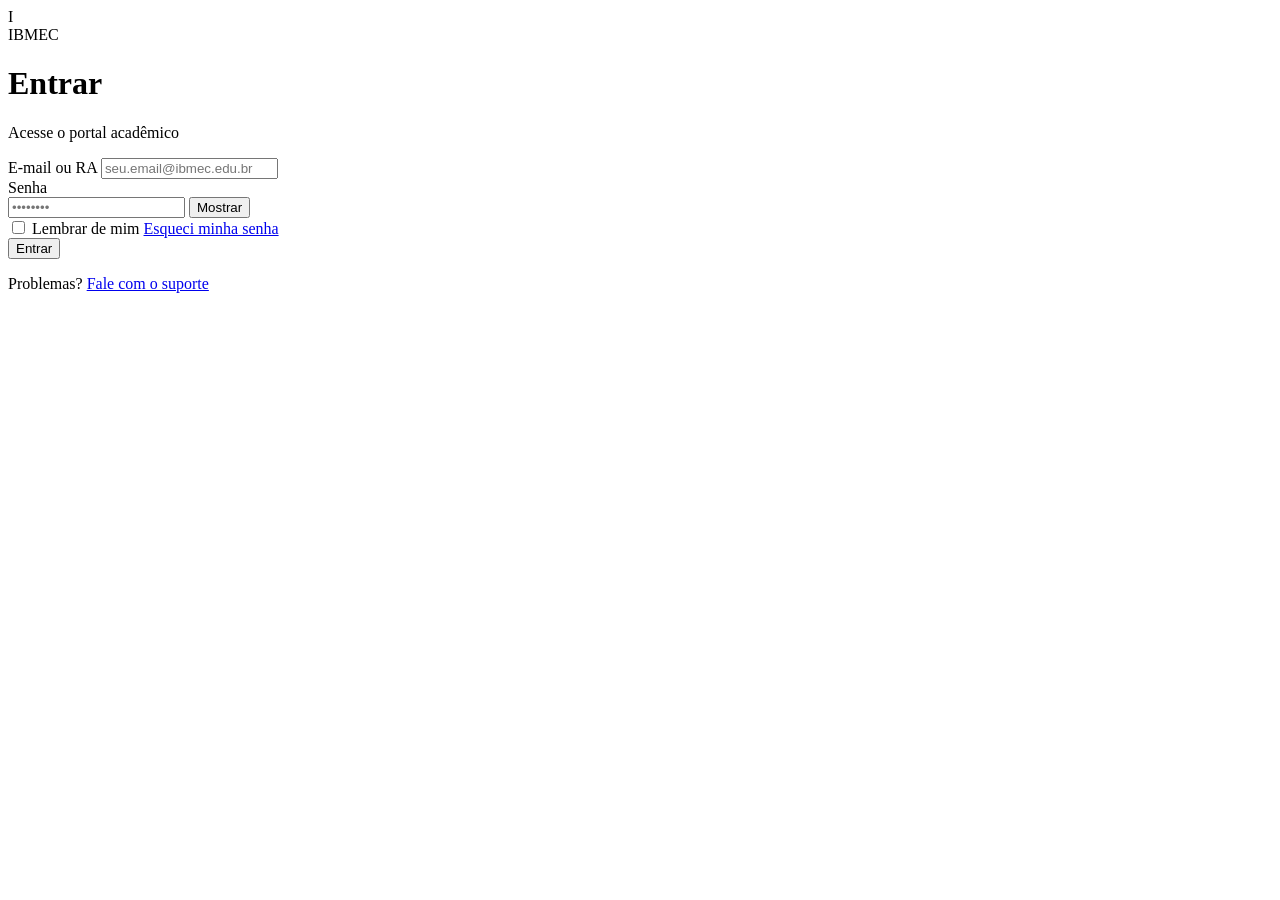
==== prototipo alta fidelidade/index(login).html @ b145f229 "criei html login" ====
<!DOCTYPE html>
<html lang="pt-BR">
<head>
  <meta charset="UTF-8" />
  <meta name="viewport" content="width=device-width, initial-scale=1.0" />
  <title>IBMEC — Login</title>
  <link rel="stylesheet" href="link(login).css" />
</head>
<body>

  <div class="container">
    <div class="card">

      <div class="logo">
        <div class="logo-box">I</div>
        <span>IBMEC</span>
      </div>

      <h1>Entrar</h1>
      <p class="subtitle">Acesse o portal acadêmico</p>

      <form id="loginForm" novalidate>

        <div class="field">
          <label for="email">E-mail ou RA</label>
          <input type="text" id="email" placeholder="seu.email@ibmec.edu.br" />
          <span class="error" id="emailError"></span>
        </div>

        <div class="field">
          <label for="password">Senha</label>
          <div class="pass-wrapper">
            <input type="password" id="password" placeholder="••••••••" />
            <button type="button" id="togglePw">Mostrar</button>
          </div>
          <span class="error" id="passwordError"></span>
        </div>

        <div class="options">
          <label class="remember">
            <input type="checkbox" id="remember" />
            Lembrar de mim
          </label>
          <a href="#">Esqueci minha senha</a>
        </div>

        <button type="submit" id="btnLogin">Entrar</button>

        <p id="feedback" class="feedback hidden"></p>

      </form>

      <p class="footer-text">Problemas? <a href="#">Fale com o suporte</a></p>

    </div>
  </div>

  <script src="script(login).js"></script>
</body>
</html>
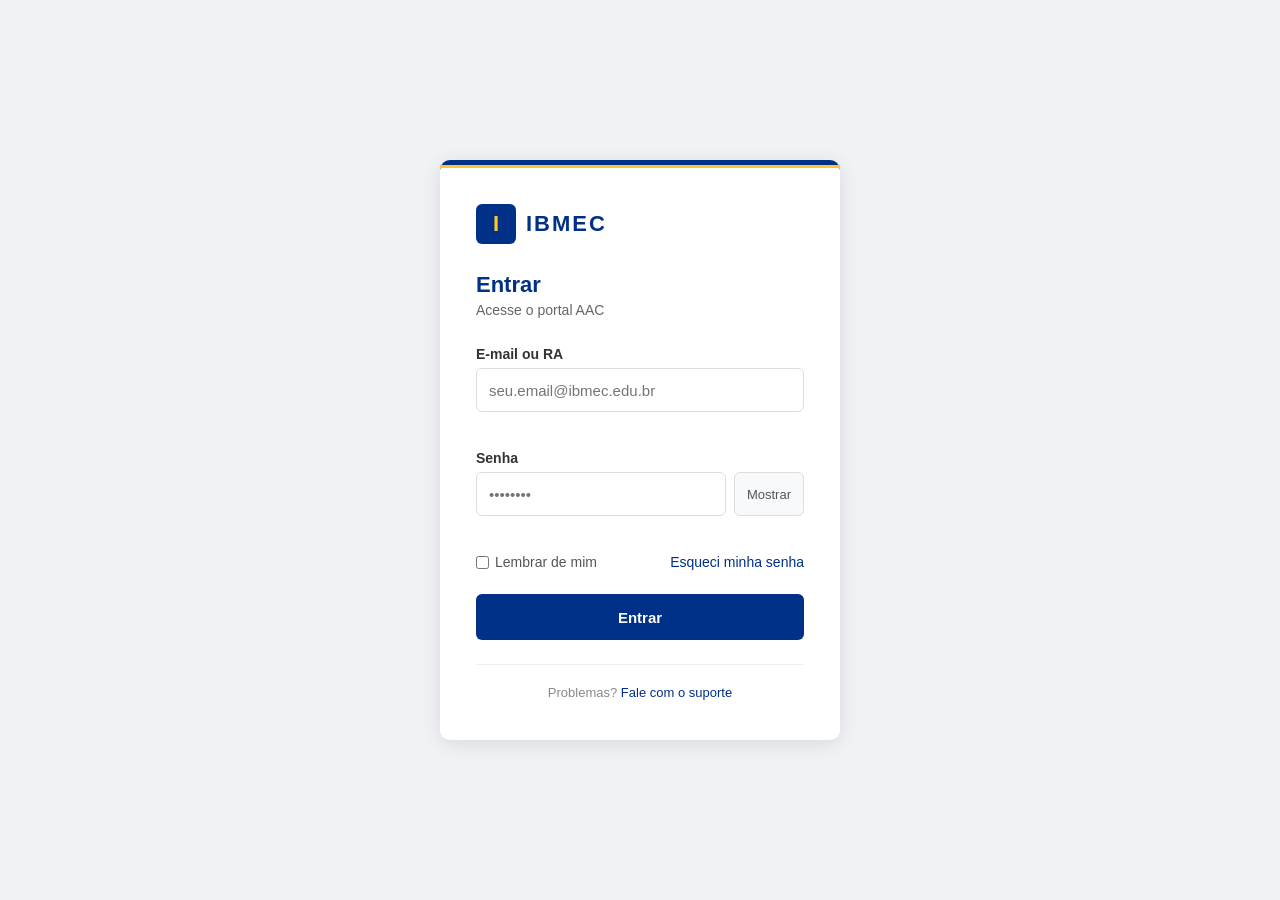
==== commit 19d1c4a8: "sintaxe htmll criaçao css" ====
--- a/prototipo alta fidelidade/index(login).html
+++ b/prototipo alta fidelidade/index(login).html
@@ -8,49 +8,49 @@
 </head>
 <body>
 
-  <div class="container">
-    <div class="card">
+  <div class="pagina">
+    <div class="cartao">
 
       <div class="logo">
-        <div class="logo-box">I</div>
+        <div class="caixa-logo">I</div>
         <span>IBMEC</span>
       </div>
 
       <h1>Entrar</h1>
-      <p class="subtitle">Acesse o portal acadêmico</p>
+      <p class="subtitulo">Acesse o portal AAC</p>
 
-      <form id="loginForm" novalidate>
+      <form id="formularioLogin" novalidate>
 
-        <div class="field">
+        <div class="campo">
           <label for="email">E-mail ou RA</label>
           <input type="text" id="email" placeholder="seu.email@ibmec.edu.br" />
-          <span class="error" id="emailError"></span>
+          <span class="erro" id="erroEmail"></span>
         </div>
 
-        <div class="field">
-          <label for="password">Senha</label>
-          <div class="pass-wrapper">
-            <input type="password" id="password" placeholder="••••••••" />
-            <button type="button" id="togglePw">Mostrar</button>
+        <div class="campo">
+          <label for="senha">Senha</label>
+          <div class="grupo-senha">
+            <input type="password" id="senha" placeholder="••••••••" />
+            <button type="button" id="botaoSenha">Mostrar</button>
           </div>
-          <span class="error" id="passwordError"></span>
+          <span class="erro" id="erroSenha"></span>
         </div>
 
-        <div class="options">
-          <label class="remember">
-            <input type="checkbox" id="remember" />
+        <div class="opcoes">
+          <label class="lembrar">
+            <input type="checkbox" id="lembrar" />
             Lembrar de mim
           </label>
           <a href="#">Esqueci minha senha</a>
         </div>
 
-        <button type="submit" id="btnLogin">Entrar</button>
+        <button type="submit" id="botaoEntrar">Entrar</button>
 
-        <p id="feedback" class="feedback hidden"></p>
+        <p id="retorno" class="retorno oculto"></p>
 
       </form>
 
-      <p class="footer-text">Problemas? <a href="#">Fale com o suporte</a></p>
+      <p class="rodape">Problemas? <a href="#">Fale com o suporte</a></p>
 
     </div>
   </div>
--- a/prototipo alta fidelidade/link(login).css
+++ b/prototipo alta fidelidade/link(login).css
@@ -0,0 +1,258 @@
+* {
+  box-sizing: border-box;
+  margin: 0;
+  padding: 0;
+}
+
+body {
+  font-family: 'Segoe UI', sans-serif;
+  background: #f0f2f5;
+  min-height: 100vh;
+  display: flex;
+  align-items: center;
+  justify-content: center;
+}
+
+.pagina {
+  width: 100%;
+  padding: 20px;
+}
+
+.cartao {
+  background: #ffffff;
+  width: 100%;
+  max-width: 400px;
+  margin: 0 auto;
+  padding: 40px 36px;
+  border-radius: 10px;
+  border-top: 5px solid #003087;
+  box-shadow: 0 4px 20px rgba(0, 0, 0, 0.10);
+}
+
+/* Logo */
+.logo {
+  display: flex;
+  align-items: center;
+  gap: 10px;
+  margin-bottom: 28px;
+}
+
+.caixa-logo {
+  width: 40px;
+  height: 40px;
+  background: #003087;
+  color: #FFC72C;
+  font-size: 22px;
+  font-weight: 800;
+  display: flex;
+  align-items: center;
+  justify-content: center;
+  border-radius: 6px;
+}
+
+.logo span {
+  font-size: 22px;
+  font-weight: 800;
+  color: #003087;
+  letter-spacing: 2px;
+}
+
+/* Títulos */
+h1 {
+  font-size: 22px;
+  color: #003087;
+  margin-bottom: 4px;
+}
+
+.subtitulo {
+  font-size: 14px;
+  color: #666;
+  margin-bottom: 28px;
+}
+
+/* Campos */
+.campo {
+  margin-bottom: 18px;
+}
+
+.campo label {
+  display: block;
+  font-size: 14px;
+  font-weight: 600;
+  color: #333;
+  margin-bottom: 6px;
+}
+
+.campo input[type="text"],
+.campo input[type="password"] {
+  width: 100%;
+  height: 44px;
+  padding: 0 12px;
+  border: 1.5px solid #ddd;
+  border-radius: 6px;
+  font-size: 15px;
+  color: #333;
+  outline: none;
+  transition: border-color 0.2s;
+}
+
+.campo input:focus {
+  border-color: #003087;
+}
+
+.campo input.com-erro {
+  border-color: #c0392b;
+}
+
+.erro {
+  display: block;
+  font-size: 12px;
+  color: #c0392b;
+  margin-top: 4px;
+  min-height: 16px;
+}
+
+/* Grupo de senha */
+.grupo-senha {
+  display: flex;
+  gap: 8px;
+}
+
+.grupo-senha input {
+  flex: 1;
+  height: 44px;
+  padding: 0 12px;
+  border: 1.5px solid #ddd;
+  border-radius: 6px;
+  font-size: 15px;
+  color: #333;
+  outline: none;
+  transition: border-color 0.2s;
+}
+
+.grupo-senha input:focus {
+  border-color: #003087;
+}
+
+.grupo-senha input.com-erro {
+  border-color: #c0392b;
+}
+
+#botaoSenha {
+  padding: 0 12px;
+  border: 1.5px solid #ddd;
+  border-radius: 6px;
+  background: #f8f9fa;
+  color: #555;
+  font-size: 13px;
+  cursor: pointer;
+  white-space: nowrap;
+  transition: background 0.2s;
+}
+
+#botaoSenha:hover {
+  background: #e9ecef;
+}
+
+/* Opções */
+.opcoes {
+  display: flex;
+  align-items: center;
+  justify-content: space-between;
+  margin-bottom: 24px;
+  font-size: 14px;
+}
+
+.lembrar {
+  display: flex;
+  align-items: center;
+  gap: 6px;
+  color: #555;
+  cursor: pointer;
+}
+
+.opcoes a {
+  color: #003087;
+  text-decoration: none;
+  font-weight: 500;
+}
+
+.opcoes a:hover {
+  text-decoration: underline;
+}
+
+/* Botão principal */
+#botaoEntrar {
+  width: 100%;
+  height: 46px;
+  background: #003087;
+  color: #ffffff;
+  border: none;
+  border-radius: 6px;
+  font-size: 15px;
+  font-weight: 700;
+  cursor: pointer;
+  transition: background 0.2s;
+}
+
+#botaoEntrar:hover {
+  background: #004BB5;
+}
+
+#botaoEntrar:disabled {
+  opacity: 0.6;
+  cursor: not-allowed;
+}
+
+/* Retorno */
+.retorno {
+  margin-top: 14px;
+  padding: 10px 14px;
+  border-radius: 6px;
+  font-size: 14px;
+  text-align: center;
+}
+
+.retorno.erro {
+  background: #fdecea;
+  color: #c0392b;
+}
+
+.retorno.sucesso {
+  background: #eafaf1;
+  color: #27ae60;
+}
+
+.oculto {
+  display: none;
+}
+
+/* Rodapé */
+.rodape {
+  margin-top: 24px;
+  text-align: center;
+  font-size: 13px;
+  color: #888;
+  border-top: 1px solid #eee;
+  padding-top: 20px;
+}
+
+.rodape a {
+  color: #003087;
+  text-decoration: none;
+  font-weight: 500;
+}
+
+.rodape a:hover {
+  text-decoration: underline;
+}
+
+/* Faixa amarela no topo do cartão */
+.cartao::before {
+  content: '';
+  display: block;
+  height: 3px;
+  background: #FFC72C;
+  margin: -40px -36px 36px;
+  border-radius: 0;
+}
